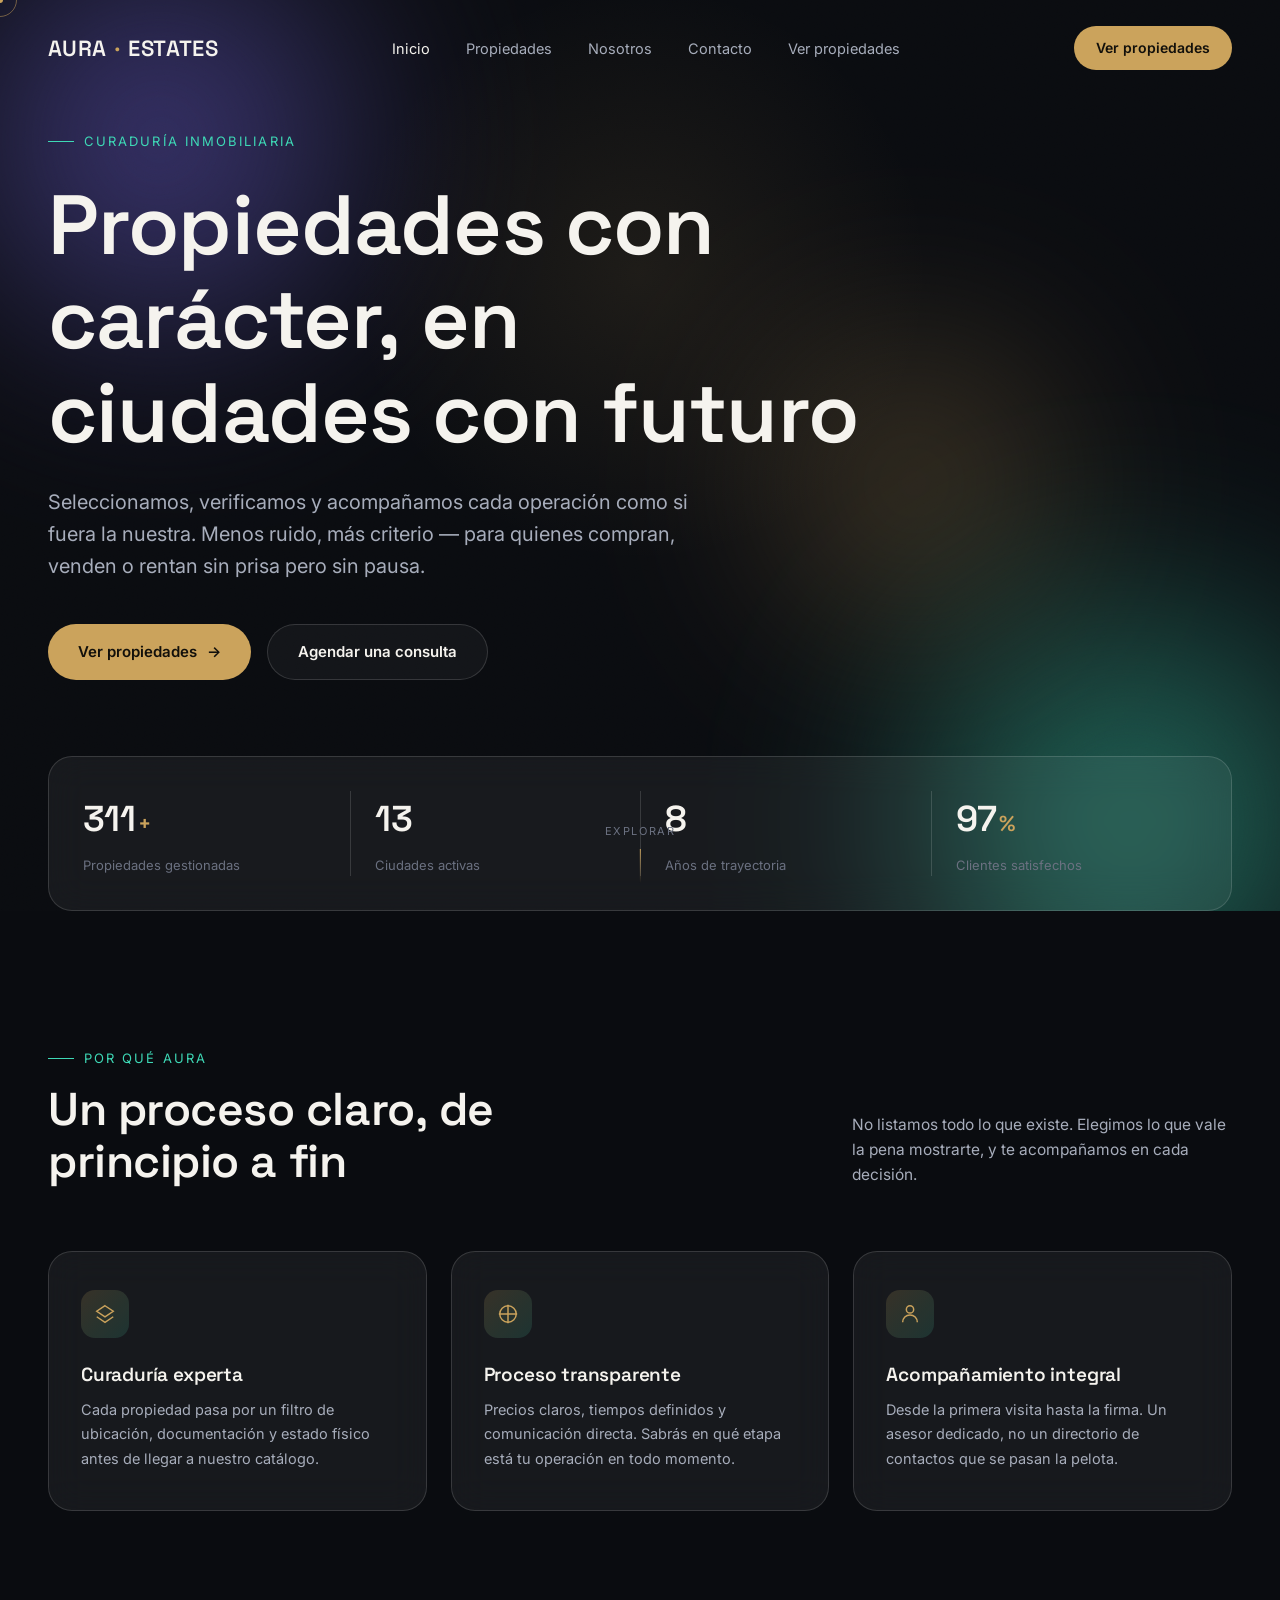
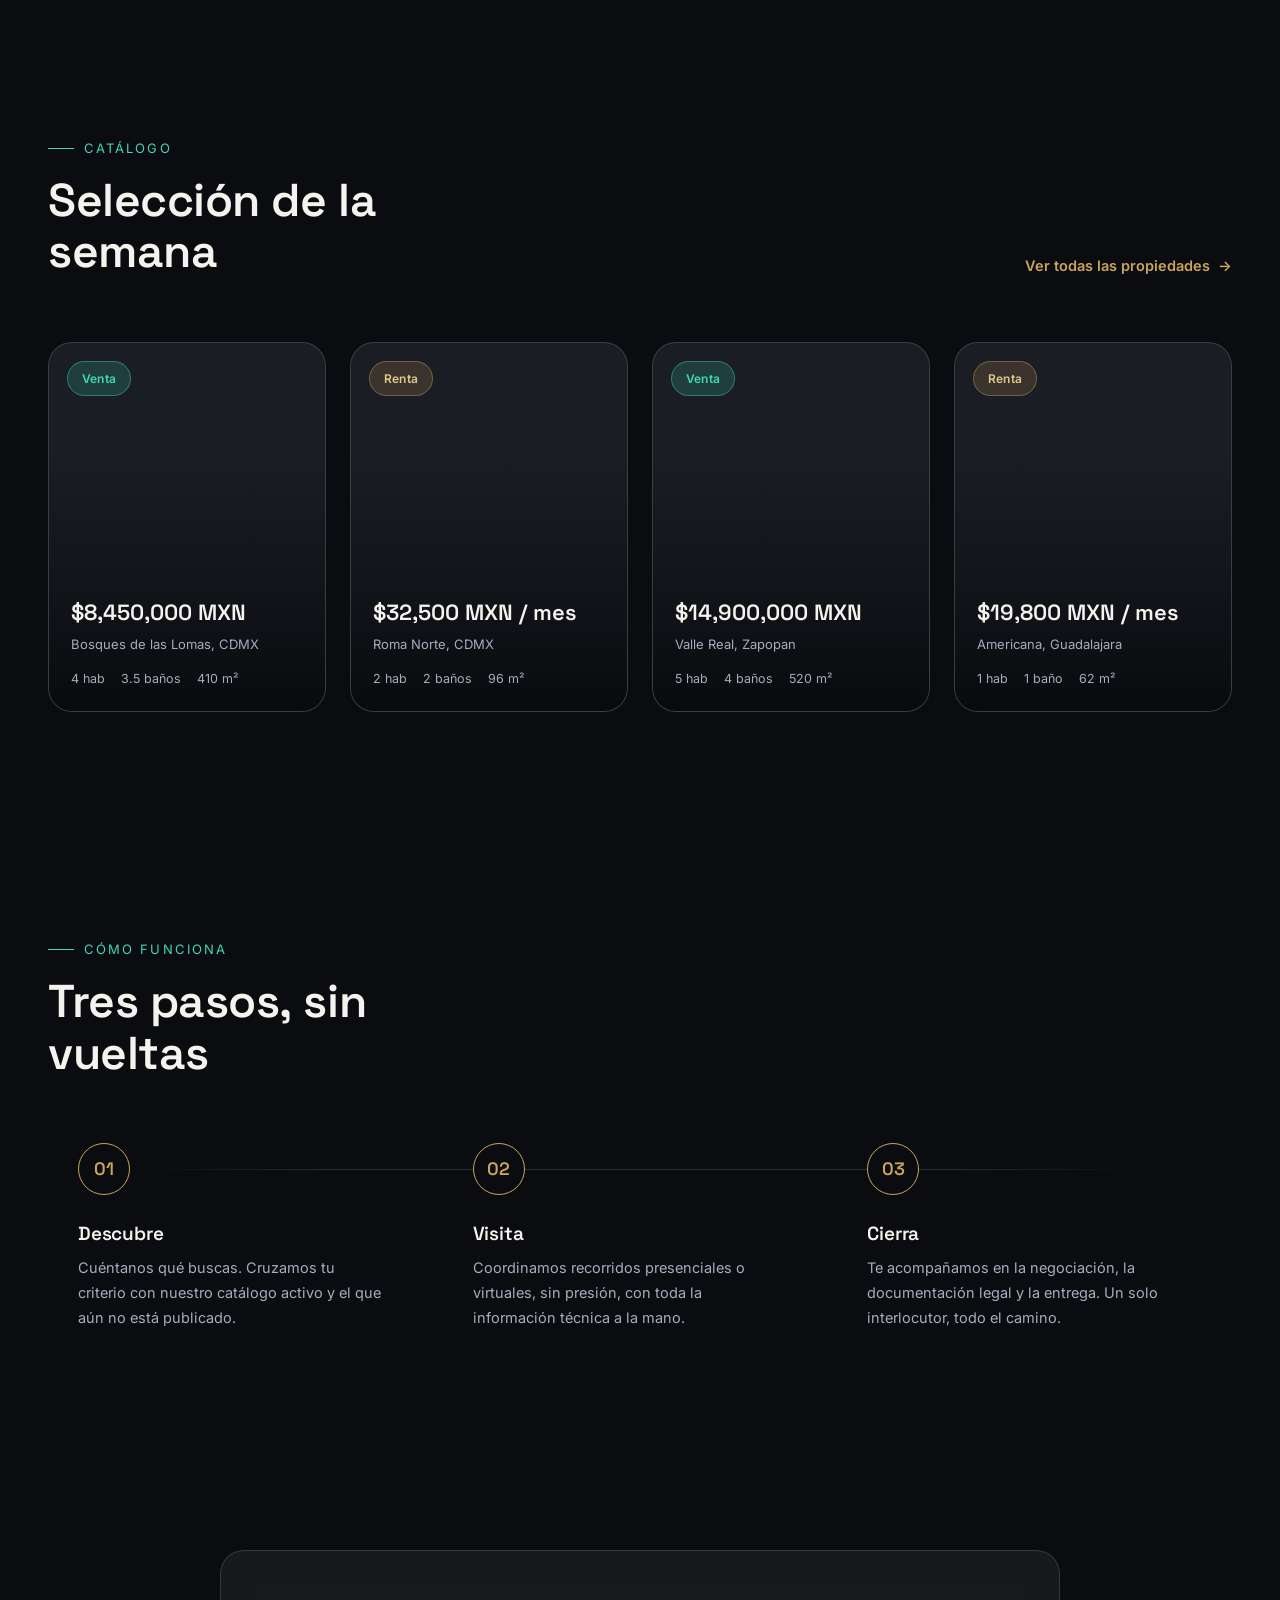
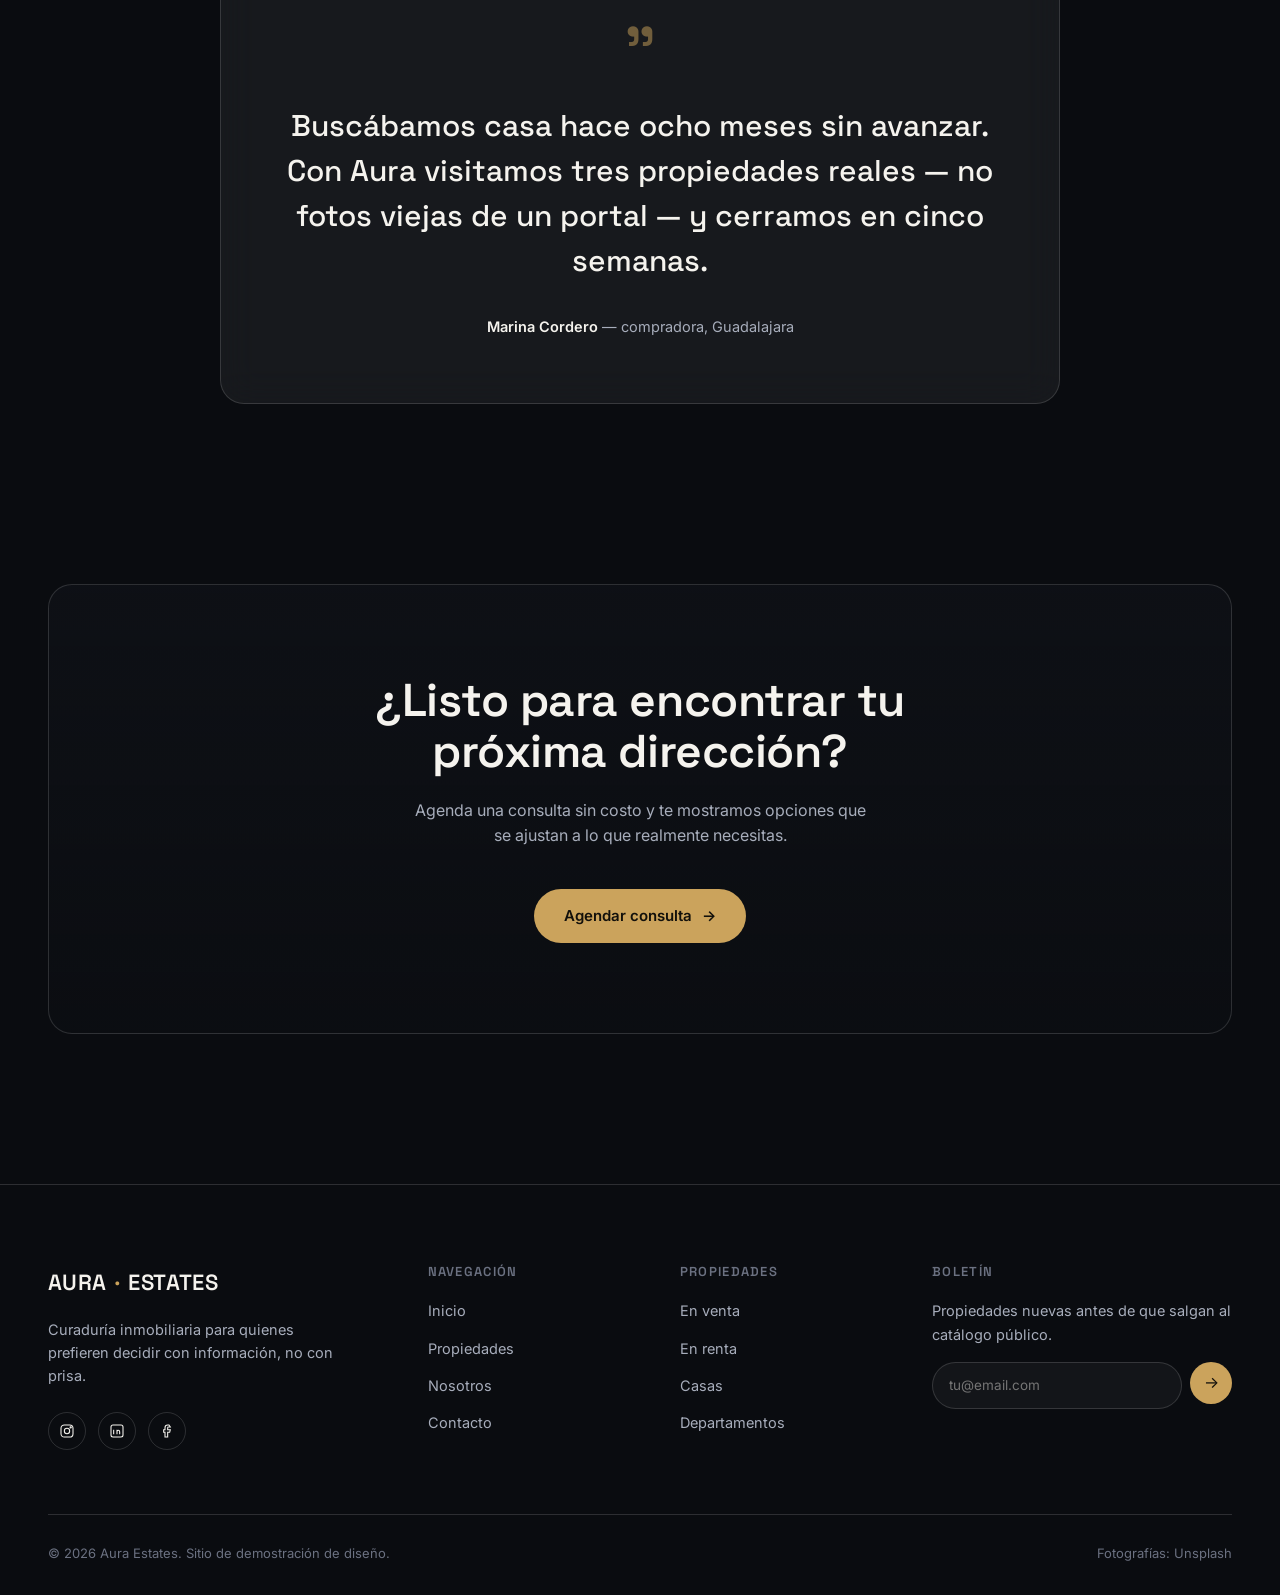
==== index.html @ 2a2e62a1 "web moderna primer commit" ====
<!DOCTYPE html>
<html lang="es">
<head>
<meta charset="UTF-8">
<meta name="viewport" content="width=device-width, initial-scale=1.0">
<title>Aura Estates — Bienes raíces con visión de futuro</title>
<meta name="description" content="Aura Estates: propiedades seleccionadas con criterio editorial. Casas y departamentos en venta y renta, acompañamiento integral de principio a fin.">
<link rel="icon" href="data:image/svg+xml,%3Csvg xmlns='http://www.w3.org/2000/svg' viewBox='0 0 100 100'%3E%3Ccircle cx='50' cy='50' r='46' fill='%230a0c10'/%3E%3Ctext x='50' y='66' font-size='58' text-anchor='middle' fill='%23cba35c' font-family='Georgia,serif'%3EA%3C/text%3E%3C/svg%3E">
<link rel="preconnect" href="https://fonts.googleapis.com">
<link rel="preconnect" href="https://fonts.gstatic.com" crossorigin>
<link href="https://fonts.googleapis.com/css2?family=Space+Grotesk:wght@500;600;700&family=Inter:wght@400;500;600&display=swap" rel="stylesheet">
<link rel="stylesheet" href="styles.css?v=20260718">
</head>
<body class="no-js">

<div id="splash" aria-hidden="true"><span class="mark">Aura Estates</span></div>

<div class="cursor-dot"></div>
<div class="cursor-ring"></div>

<header class="site-nav">
  <div class="container nav-inner">
    <a href="index.html" class="logo">AURA<span>·</span>ESTATES</a>
    <nav class="nav-links">
      <a href="index.html" data-nav="index.html" class="is-active">Inicio</a>
      <a href="propiedades.html" data-nav="propiedades.html">Propiedades</a>
      <a href="index.html#nosotros">Nosotros</a>
      <a href="contacto.html" data-nav="contacto.html">Contacto</a>
      <a href="propiedades.html" class="nav-cta-mobile">Ver propiedades</a>
    </nav>
    <a href="propiedades.html" class="nav-cta">Ver propiedades</a>
    <button class="nav-burger" aria-label="Abrir menú"><span></span><span></span><span></span></button>
  </div>
</header>

<main>

  <!-- ============================================================ HERO -->
  <section class="hero">
    <div class="mesh"><div class="blob"></div></div>
    <div class="mesh-glow"></div>
    <div class="grain"></div>
    <div class="container hero-inner">
      <span class="eyebrow">Curaduría inmobiliaria</span>
      <h1 class="reveal" data-split>Propiedades con carácter, en ciudades con futuro</h1>
      <p class="hero-sub reveal">Seleccionamos, verificamos y acompañamos cada operación como si fuera la nuestra. Menos ruido, más criterio — para quienes compran, venden o rentan sin prisa pero sin pausa.</p>
      <div class="hero-actions reveal">
        <a href="propiedades.html" class="btn btn-primary">Ver propiedades <span class="btn-arrow">→</span></a>
        <a href="contacto.html" class="btn btn-ghost">Agendar una consulta</a>
      </div>
      <div class="hero-stats glass reveal">
        <div class="stat">
          <div class="stat-num"><span data-count="312">0</span><span class="suffix">+</span></div>
          <div class="stat-label">Propiedades gestionadas</div>
        </div>
        <div class="stat">
          <div class="stat-num"><span data-count="14">0</span></div>
          <div class="stat-label">Ciudades activas</div>
        </div>
        <div class="stat">
          <div class="stat-num"><span data-count="9">0</span></div>
          <div class="stat-label">Años de trayectoria</div>
        </div>
        <div class="stat">
          <div class="stat-num"><span data-count="98">0</span><span class="suffix">%</span></div>
          <div class="stat-label">Clientes satisfechos</div>
        </div>
      </div>
    </div>
    <div class="scroll-cue"><span>Explorar</span><span class="line"></span></div>
  </section>

  <!-- ============================================================ FEATURES -->
  <section class="section" id="nosotros">
    <div class="container">
      <div class="section-head">
        <div>
          <span class="eyebrow">Por qué Aura</span>
          <h2 class="reveal" data-split>Un proceso claro, de principio a fin</h2>
        </div>
        <p class="reveal">No listamos todo lo que existe. Elegimos lo que vale la pena mostrarte, y te acompañamos en cada decisión.</p>
      </div>
      <div class="features-grid">
        <div class="feature-card glass reveal">
          <div class="feature-icon">
            <svg width="22" height="22" viewBox="0 0 24 24" fill="none" stroke="currentColor" stroke-width="1.6"><path d="M12 3l9 6-9 6-9-6 9-6z"/><path d="M3 15l9 6 9-6"/></svg>
          </div>
          <h3>Curaduría experta</h3>
          <p>Cada propiedad pasa por un filtro de ubicación, documentación y estado físico antes de llegar a nuestro catálogo.</p>
        </div>
        <div class="feature-card glass reveal">
          <div class="feature-icon">
            <svg width="22" height="22" viewBox="0 0 24 24" fill="none" stroke="currentColor" stroke-width="1.6"><path d="M12 2v20M2 12h20"/><circle cx="12" cy="12" r="9"/></svg>
          </div>
          <h3>Proceso transparente</h3>
          <p>Precios claros, tiempos definidos y comunicación directa. Sabrás en qué etapa está tu operación en todo momento.</p>
        </div>
        <div class="feature-card glass reveal">
          <div class="feature-icon">
            <svg width="22" height="22" viewBox="0 0 24 24" fill="none" stroke="currentColor" stroke-width="1.6"><path d="M20 21a8 8 0 10-16 0"/><circle cx="12" cy="7" r="4"/></svg>
          </div>
          <h3>Acompañamiento integral</h3>
          <p>Desde la primera visita hasta la firma. Un asesor dedicado, no un directorio de contactos que se pasan la pelota.</p>
        </div>
      </div>
    </div>
  </section>

  <!-- ============================================================ FEATURED PROPERTIES -->
  <section class="section section-tight">
    <div class="container">
      <div class="section-head">
        <div>
          <span class="eyebrow">Catálogo</span>
          <h2 class="reveal" data-split>Selección de la semana</h2>
        </div>
        <a href="propiedades.html" class="head-link reveal">Ver todas las propiedades <span class="btn-arrow">→</span></a>
      </div>
      <div class="properties-grid">

        <a href="propiedades.html" class="property-card reveal">
          <span class="property-tag venta">Venta</span>
          <div class="property-photo" style="background-image:url('https://images.unsplash.com/photo-1512917774080-9991f1c4c750?auto=format&fit=crop&w=900&q=75')"></div>
          <div class="property-body">
            <div class="property-price">$8,450,000 MXN</div>
            <div class="property-loc">Bosques de las Lomas, CDMX</div>
            <div class="property-specs"><span>4 hab</span><span>3.5 baños</span><span>410 m²</span></div>
          </div>
        </a>

        <a href="propiedades.html" class="property-card reveal">
          <span class="property-tag renta">Renta</span>
          <div class="property-photo" style="background-image:url('https://images.unsplash.com/photo-1600596542815-ffad4c1539a9?auto=format&fit=crop&w=900&q=75')"></div>
          <div class="property-body">
            <div class="property-price">$32,500 MXN / mes</div>
            <div class="property-loc">Roma Norte, CDMX</div>
            <div class="property-specs"><span>2 hab</span><span>2 baños</span><span>96 m²</span></div>
          </div>
        </a>

        <a href="propiedades.html" class="property-card reveal">
          <span class="property-tag venta">Venta</span>
          <div class="property-photo" style="background-image:url('https://images.unsplash.com/photo-1600585154340-be6161a56a0c?auto=format&fit=crop&w=900&q=75')"></div>
          <div class="property-body">
            <div class="property-price">$14,900,000 MXN</div>
            <div class="property-loc">Valle Real, Zapopan</div>
            <div class="property-specs"><span>5 hab</span><span>4 baños</span><span>520 m²</span></div>
          </div>
        </a>

        <a href="propiedades.html" class="property-card reveal">
          <span class="property-tag renta">Renta</span>
          <div class="property-photo" style="background-image:url('https://images.unsplash.com/photo-1493809842364-78817add7ffb?auto=format&fit=crop&w=900&q=75')"></div>
          <div class="property-body">
            <div class="property-price">$19,800 MXN / mes</div>
            <div class="property-loc">Americana, Guadalajara</div>
            <div class="property-specs"><span>1 hab</span><span>1 baño</span><span>62 m²</span></div>
          </div>
        </a>

      </div>
    </div>
  </section>

  <!-- ============================================================ PROCESS -->
  <section class="section">
    <div class="container">
      <div class="section-head">
        <div>
          <span class="eyebrow">Cómo funciona</span>
          <h2 class="reveal" data-split>Tres pasos, sin vueltas</h2>
        </div>
      </div>
      <div class="process-row">
        <div class="process-step reveal">
          <div class="process-num">01</div>
          <h3>Descubre</h3>
          <p>Cuéntanos qué buscas. Cruzamos tu criterio con nuestro catálogo activo y el que aún no está publicado.</p>
        </div>
        <div class="process-step reveal">
          <div class="process-num">02</div>
          <h3>Visita</h3>
          <p>Coordinamos recorridos presenciales o virtuales, sin presión, con toda la información técnica a la mano.</p>
        </div>
        <div class="process-step reveal">
          <div class="process-num">03</div>
          <h3>Cierra</h3>
          <p>Te acompañamos en la negociación, la documentación legal y la entrega. Un solo interlocutor, todo el camino.</p>
        </div>
      </div>
    </div>
  </section>

  <!-- ============================================================ TESTIMONIAL -->
  <section class="section section-tight">
    <div class="container">
      <div class="testimonial glass reveal">
        <div class="quote-mark">"</div>
        <blockquote>Buscábamos casa hace ocho meses sin avanzar. Con Aura visitamos tres propiedades reales — no fotos viejas de un portal — y cerramos en cinco semanas.</blockquote>
        <div class="author"><strong>Marina Cordero</strong> — compradora, Guadalajara</div>
      </div>
    </div>
  </section>

  <!-- ============================================================ CTA BANNER -->
  <section class="section-tight">
    <div class="container">
      <div class="cta-banner reveal">
        <h2>¿Listo para encontrar tu próxima dirección?</h2>
        <p>Agenda una consulta sin costo y te mostramos opciones que se ajustan a lo que realmente necesitas.</p>
        <a href="contacto.html" class="btn btn-primary">Agendar consulta <span class="btn-arrow">→</span></a>
      </div>
    </div>
  </section>

</main>

<footer>
  <div class="container">
    <div class="footer-grid">
      <div class="footer-brand">
        <a href="index.html" class="logo">AURA<span>·</span>ESTATES</a>
        <p>Curaduría inmobiliaria para quienes prefieren decidir con información, no con prisa.</p>
        <div class="social-row">
          <a href="#" aria-label="Instagram"><svg width="16" height="16" viewBox="0 0 24 24" fill="none" stroke="currentColor" stroke-width="1.6"><rect x="3" y="3" width="18" height="18" rx="5"/><circle cx="12" cy="12" r="4"/><circle cx="17.5" cy="6.5" r="1"/></svg></a>
          <a href="#" aria-label="LinkedIn"><svg width="16" height="16" viewBox="0 0 24 24" fill="none" stroke="currentColor" stroke-width="1.6"><rect x="3" y="3" width="18" height="18" rx="3"/><path d="M7 10v7M7 7v.01M12 17v-4a2 2 0 014 0v4M12 17v-7"/></svg></a>
          <a href="#" aria-label="Facebook"><svg width="16" height="16" viewBox="0 0 24 24" fill="none" stroke="currentColor" stroke-width="1.6"><path d="M15 3h-2a4 4 0 00-4 4v3H7v4h2v7h4v-7h3l1-4h-4V7a1 1 0 011-1h3z"/></svg></a>
        </div>
      </div>
      <div class="footer-col">
        <h4>Navegación</h4>
        <a href="index.html">Inicio</a>
        <a href="propiedades.html">Propiedades</a>
        <a href="index.html#nosotros">Nosotros</a>
        <a href="contacto.html">Contacto</a>
      </div>
      <div class="footer-col">
        <h4>Propiedades</h4>
        <a href="propiedades.html">En venta</a>
        <a href="propiedades.html">En renta</a>
        <a href="propiedades.html">Casas</a>
        <a href="propiedades.html">Departamentos</a>
      </div>
      <div class="footer-col">
        <h4>Boletín</h4>
        <p style="color:var(--text-dim);font-size:14.5px;margin-bottom:16px">Propiedades nuevas antes de que salgan al catálogo público.</p>
        <form class="newsletter-form">
          <input type="email" placeholder="tu@email.com" required aria-label="Correo electrónico">
          <button type="submit" aria-label="Suscribirse">→</button>
        </form>
      </div>
    </div>
    <div class="footer-bottom">
      <span>© <span data-year>2026</span> Aura Estates. Sitio de demostración de diseño.</span>
      <span>Fotografías: Unsplash</span>
    </div>
  </div>
</footer>

<script defer src="main.js?v=20260718"></script>
</body>
</html>
---- styles.css ----
/* ==========================================================================
   AURA ESTATES — Glassmorphism Modern
   Real estate demo site — dark glass, gradient mesh, editorial type
   ========================================================================== */

:root{
  --bg:#0a0c10;
  --bg-alt:#10131a;
  --bg-soft:#161a22;
  --text:#f5f3ee;
  --text-dim:#a7adbb;
  --text-faint:#6b7181;
  --gold:#cba35c;
  --gold-soft:#e3c78a;
  --teal:#3ed9b6;
  --violet:#7c6cf0;
  --glass-bg:rgba(255,255,255,.055);
  --glass-bg-strong:rgba(255,255,255,.09);
  --glass-border:rgba(255,255,255,.14);
  --glass-blur:18px;
  --radius-lg:24px;
  --radius-md:16px;
  --radius-sm:10px;
  --container:1240px;
  --ease:cubic-bezier(.16,.84,.24,1);
  --nav-h:84px;
}

*,*::before,*::after{box-sizing:border-box;margin:0;padding:0}

html{scroll-behavior:smooth}

body{
  background:var(--bg);
  color:var(--text);
  font-family:'Inter',system-ui,-apple-system,sans-serif;
  font-size:16px;
  line-height:1.6;
  overflow-x:hidden;
  -webkit-font-smoothing:antialiased;
}

h1,h2,h3,h4{
  font-family:'Space Grotesk','Inter',sans-serif;
  font-weight:600;
  line-height:1.12;
  letter-spacing:-.01em;
}

a{color:inherit;text-decoration:none}
img{max-width:100%;display:block}
ul{list-style:none}
button{font:inherit;cursor:pointer;border:none;background:none;color:inherit}
input,textarea,select{font:inherit;color:inherit}

.container{
  width:100%;
  max-width:var(--container);
  margin:0 auto;
  padding:0 28px;
}

section{position:relative}

/* -------------------------------------------------- reveal / defensive CSS */
.reveal{opacity:0;transform:translateY(28px);transition:opacity .9s var(--ease),transform .9s var(--ease)}
.reveal.is-visible{opacity:1;transform:none}
/* MANDATORY defensive rule: split-text must never stay invisible if JS fails */
.reveal[data-split]{opacity:1;transform:none}
.reveal[data-split] .split-word{display:inline-block;opacity:0;transform:translateY(100%)}
.reveal[data-split].is-visible .split-word{opacity:1;transform:none;transition:opacity .7s var(--ease),transform .7s var(--ease)}

@media (prefers-reduced-motion: reduce){
  .reveal{transition-duration:.2s}
}

/* -------------------------------------------------- scrollbar */
::selection{background:var(--gold);color:#0a0c10}

/* -------------------------------------------------- splash */
#splash{
  position:fixed;inset:0;z-index:9999;
  background:var(--bg);
  display:flex;align-items:center;justify-content:center;
  animation:splashOut .5s var(--ease) 2.4s forwards;
}
#splash .mark{
  font-family:'Space Grotesk',sans-serif;
  font-size:15px;letter-spacing:.4em;text-transform:uppercase;
  color:var(--text-dim);
  display:flex;gap:14px;align-items:center;
}
#splash .mark::before,#splash .mark::after{
  content:'';width:26px;height:1px;background:var(--gold);
  animation:splashLine 1.8s var(--ease) infinite;
}
@keyframes splashLine{0%,100%{width:26px;opacity:.4}50%{width:52px;opacity:1}}
@keyframes splashOut{to{opacity:0;visibility:hidden;pointer-events:none}}
body.no-js #splash{display:none}

/* -------------------------------------------------- custom cursor */
.cursor-dot,.cursor-ring{
  position:fixed;top:0;left:0;pointer-events:none;z-index:9998;
  border-radius:50%;
  transform:translate(-50%,-50%);
  will-change:transform;
}
.cursor-dot{width:6px;height:6px;background:var(--gold)}
.cursor-ring{
  width:34px;height:34px;border:1px solid rgba(203,163,92,.5);
  transition:width .25s var(--ease),height .25s var(--ease),border-color .25s var(--ease),background .25s var(--ease);
}
.cursor-ring.is-active{width:52px;height:52px;background:rgba(203,163,92,.08);border-color:var(--teal)}
@media (hover:none),(pointer:coarse){
  .cursor-dot,.cursor-ring{display:none}
}

/* -------------------------------------------------- gradient mesh (hero bg) */
.mesh{
  position:absolute;inset:0;overflow:hidden;z-index:0;
  background:var(--bg);
}
.mesh::before,.mesh::after,.mesh .blob{
  content:'';position:absolute;border-radius:50%;filter:blur(90px);opacity:.55;
}
.mesh::before{
  width:560px;height:560px;top:-140px;left:-120px;
  background:radial-gradient(circle,var(--violet),transparent 70%);
  animation:meshDrift1 22s ease-in-out infinite;
}
.mesh::after{
  width:620px;height:620px;bottom:-220px;right:-160px;
  background:radial-gradient(circle,var(--teal),transparent 70%);
  animation:meshDrift2 26s ease-in-out infinite;
}
.mesh .blob{
  width:420px;height:420px;top:30%;left:55%;
  background:radial-gradient(circle,var(--gold),transparent 70%);
  opacity:.35;
  animation:meshDrift3 19s ease-in-out infinite;
}
@keyframes meshDrift1{0%,100%{transform:translate(0,0) scale(1)}50%{transform:translate(60px,40px) scale(1.15)}}
@keyframes meshDrift2{0%,100%{transform:translate(0,0) scale(1)}50%{transform:translate(-50px,-30px) scale(1.1)}}
@keyframes meshDrift3{0%,100%{transform:translate(-50%,-50%) scale(1)}50%{transform:translate(-40%,-60%) scale(1.2)}}
.mesh-glow{
  position:absolute;inset:0;z-index:1;pointer-events:none;
  background:radial-gradient(480px circle at var(--mx,50%) var(--my,30%),rgba(203,163,92,.10),transparent 60%);
}
.grain{
  position:absolute;inset:0;z-index:2;pointer-events:none;opacity:.05;mix-blend-mode:overlay;
  background-image:url("data:image/svg+xml,%3Csvg xmlns='http://www.w3.org/2000/svg' width='120' height='120'%3E%3Cfilter id='n'%3E%3CfeTurbulence type='fractalNoise' baseFrequency='0.9' numOctaves='2' stitchTiles='stitch'/%3E%3C/filter%3E%3Crect width='100%25' height='100%25' filter='url(%23n)'/%3E%3C/svg%3E");
}

/* -------------------------------------------------- glass */
.glass{
  background:var(--glass-bg);
  border:1px solid var(--glass-border);
  border-radius:var(--radius-lg);
  backdrop-filter:blur(var(--glass-blur));
  -webkit-backdrop-filter:blur(var(--glass-blur));
}

/* -------------------------------------------------- nav */
header.site-nav{
  position:fixed;top:0;left:0;right:0;z-index:500;
  padding:26px 0;
  transition:padding .4s var(--ease),background .4s var(--ease),border-color .4s var(--ease);
  border-bottom:1px solid transparent;
}
header.site-nav.is-scrolled{
  padding:14px 0;
  background:rgba(10,12,16,.72);
  backdrop-filter:blur(16px);-webkit-backdrop-filter:blur(16px);
  border-bottom-color:var(--glass-border);
}
.nav-inner{display:flex;align-items:center;justify-content:space-between;gap:24px}
.logo{
  font-family:'Space Grotesk',sans-serif;font-weight:600;font-size:22px;letter-spacing:.02em;
  display:flex;align-items:baseline;gap:8px;
}
.logo span{color:var(--gold)}
.nav-links{display:flex;gap:36px;align-items:center}
.nav-links a{
  font-size:14.5px;color:var(--text-dim);position:relative;padding:4px 0;
  transition:color .3s;
}
.nav-links a::after{
  content:'';position:absolute;left:0;bottom:0;width:0;height:1px;background:var(--gold);
  transition:width .3s var(--ease);
}
.nav-links a:hover{color:var(--text)}
.nav-links a:hover::after{width:100%}
.nav-links a.is-active{color:var(--text)}
.nav-cta{
  display:inline-flex;align-items:center;gap:8px;
  padding:11px 22px;border-radius:100px;
  background:var(--gold);color:#12100b;font-weight:600;font-size:14px;
  transition:transform .3s var(--ease),box-shadow .3s var(--ease),background .3s;
}
.nav-cta:hover{transform:translateY(-2px);box-shadow:0 12px 30px -8px rgba(203,163,92,.55)}
.nav-burger{display:none;width:26px;height:20px;position:relative;z-index:600}
.nav-burger span{
  position:absolute;left:0;right:0;height:1.5px;background:var(--text);
  transition:transform .35s var(--ease),opacity .35s var(--ease),top .35s var(--ease);
}
.nav-burger span:nth-child(1){top:0}
.nav-burger span:nth-child(2){top:9px}
.nav-burger span:nth-child(3){top:18px}
body.nav-open .nav-burger span:nth-child(1){top:9px;transform:rotate(45deg)}
body.nav-open .nav-burger span:nth-child(2){opacity:0}
body.nav-open .nav-burger span:nth-child(3){top:9px;transform:rotate(-45deg)}

/* -------------------------------------------------- buttons */
.btn{
  display:inline-flex;align-items:center;gap:10px;
  padding:15px 30px;border-radius:100px;font-weight:600;font-size:15px;
  transition:transform .35s var(--ease),box-shadow .35s var(--ease),background .35s,border-color .35s;
}
.btn-primary{background:var(--gold);color:#12100b}
.btn-primary:hover{transform:translateY(-3px);box-shadow:0 16px 34px -10px rgba(203,163,92,.55)}
.btn-ghost{background:rgba(255,255,255,.04);border:1px solid var(--glass-border);color:var(--text)}
.btn-ghost:hover{background:rgba(255,255,255,.09);transform:translateY(-3px)}
.btn-arrow{transition:transform .3s var(--ease)}
.btn:hover .btn-arrow{transform:translateX(4px)}

/* -------------------------------------------------- hero */
.hero{
  min-height:100vh;
  display:flex;flex-direction:column;justify-content:center;
  padding-top:calc(var(--nav-h) + 40px);
  position:relative;
  overflow:hidden;
}
.hero-inner{position:relative;z-index:3}
.eyebrow{
  display:inline-flex;align-items:center;gap:10px;
  font-size:13px;letter-spacing:.16em;text-transform:uppercase;color:var(--teal);
  margin-bottom:26px;
}
.eyebrow::before{content:'';width:26px;height:1px;background:var(--teal)}
.hero h1{
  font-size:clamp(42px,7vw,84px);
  max-width:16ch;
  margin-bottom:26px;
}
.hero h1 .split-word{will-change:transform,opacity}
.hero-sub{
  font-size:clamp(17px,2vw,20px);
  color:var(--text-dim);
  max-width:52ch;
  margin-bottom:42px;
}
.hero-actions{display:flex;flex-wrap:wrap;gap:16px;margin-bottom:76px}

.hero-stats{
  display:grid;grid-template-columns:repeat(4,1fr);
  padding:34px 10px;
}
.hero-stats .stat{text-align:left;padding:0 24px;border-left:1px solid var(--glass-border)}
.hero-stats .stat:first-child{border-left:none}
.stat-num{
  font-family:'Space Grotesk',sans-serif;font-size:clamp(26px,3vw,36px);font-weight:600;
  color:var(--text);display:flex;align-items:baseline;gap:2px;
}
.stat-num .suffix{color:var(--gold);font-size:.6em}
.stat-label{font-size:13px;color:var(--text-faint);margin-top:6px}

.scroll-cue{
  position:absolute;bottom:28px;left:50%;transform:translateX(-50%);z-index:3;
  display:flex;flex-direction:column;align-items:center;gap:8px;
  color:var(--text-faint);font-size:11px;letter-spacing:.14em;text-transform:uppercase;
}
.scroll-cue .line{width:1px;height:34px;background:linear-gradient(var(--gold),transparent);animation:cueMove 1.8s ease-in-out infinite}
@keyframes cueMove{0%{opacity:0;transform:scaleY(.4)}50%{opacity:1;transform:scaleY(1)}100%{opacity:0;transform:scaleY(.4);transform-origin:bottom}}

/* -------------------------------------------------- section heads */
.section{padding:130px 0}
.section-tight{padding:90px 0}
.section-head{
  display:flex;justify-content:space-between;align-items:flex-end;gap:30px;
  margin-bottom:64px;flex-wrap:wrap;
}
.section-head .eyebrow{margin-bottom:16px}
.section-head h2{font-size:clamp(30px,4vw,46px);max-width:16ch}
.section-head p{color:var(--text-dim);max-width:38ch;font-size:15.5px}
.head-link{
  display:inline-flex;align-items:center;gap:8px;color:var(--gold);font-size:14.5px;font-weight:600;
  white-space:nowrap;
}
.head-link .btn-arrow{transition:transform .3s var(--ease)}
.head-link:hover .btn-arrow{transform:translateX(4px)}

/* -------------------------------------------------- feature cards */
.features-grid{display:grid;grid-template-columns:repeat(3,1fr);gap:24px}
.feature-card{
  padding:38px 32px;transition:transform .4s var(--ease),border-color .4s var(--ease),background .4s var(--ease);
}
.feature-card:hover{transform:translateY(-6px);background:var(--glass-bg-strong);border-color:rgba(203,163,92,.35)}
.feature-icon{
  width:48px;height:48px;border-radius:14px;
  background:linear-gradient(135deg,rgba(203,163,92,.18),rgba(62,217,182,.14));
  display:flex;align-items:center;justify-content:center;margin-bottom:26px;
  color:var(--gold);
}
.feature-card h3{font-size:19px;margin-bottom:12px}
.feature-card p{color:var(--text-dim);font-size:14.5px;line-height:1.7}

/* -------------------------------------------------- property cards */
.properties-grid{display:grid;grid-template-columns:repeat(4,1fr);gap:24px}
.properties-grid.catalog{grid-template-columns:repeat(3,1fr)}
.property-card{
  position:relative;border-radius:var(--radius-lg);overflow:hidden;
  aspect-ratio:3/4;
  background-color:#1a1d24;
  background-size:cover;background-position:center;
  transition:transform .5s var(--ease);
  border:1px solid var(--glass-border);
}
.property-card:hover{transform:translateY(-8px)}
.property-card:hover .property-photo{transform:scale(1.08)}
.property-photo{
  position:absolute;inset:0;background-size:cover;background-position:center;
  transition:transform .7s var(--ease);
}
.property-card::after{
  content:'';position:absolute;inset:0;
  background:linear-gradient(180deg,rgba(10,12,16,0) 30%,rgba(10,12,16,.55) 68%,rgba(8,9,12,.94) 100%);
}
.property-tag{
  position:absolute;top:18px;left:18px;z-index:2;
  padding:7px 14px;border-radius:100px;font-size:12px;font-weight:600;letter-spacing:.02em;
  backdrop-filter:blur(8px);-webkit-backdrop-filter:blur(8px);
}
.property-tag.venta{background:rgba(62,217,182,.18);color:var(--teal);border:1px solid rgba(62,217,182,.4)}
.property-tag.renta{background:rgba(203,163,92,.18);color:var(--gold-soft);border:1px solid rgba(203,163,92,.4)}
.property-body{
  position:absolute;left:0;right:0;bottom:0;z-index:2;padding:22px;
}
.property-price{font-family:'Space Grotesk',sans-serif;font-size:22px;font-weight:600;margin-bottom:4px}
.property-loc{font-size:13px;color:var(--text-dim);margin-bottom:14px;display:flex;align-items:center;gap:6px}
.property-specs{display:flex;gap:16px;font-size:12.5px;color:var(--text-dim)}
.property-specs span{display:flex;align-items:center;gap:5px}

/* -------------------------------------------------- filters (catalog) */
.filters{
  display:flex;flex-wrap:wrap;gap:12px;margin-bottom:48px;padding-bottom:28px;
  border-bottom:1px solid var(--glass-border);
}
.filter-group{display:flex;gap:8px;flex-wrap:wrap}
.filter-chip{
  padding:10px 20px;border-radius:100px;font-size:13.5px;color:var(--text-dim);
  border:1px solid var(--glass-border);background:rgba(255,255,255,.03);
  transition:all .3s var(--ease);
}
.filter-chip:hover{color:var(--text);border-color:rgba(203,163,92,.4)}
.filter-chip.is-active{background:var(--gold);border-color:var(--gold);color:#12100b;font-weight:600}
.filter-divider{width:1px;background:var(--glass-border);margin:0 4px}
.empty-state{display:none;text-align:center;padding:80px 20px;color:var(--text-dim)}
.empty-state.is-visible{display:block}

/* -------------------------------------------------- process */
.process-row{display:grid;grid-template-columns:repeat(3,1fr);gap:0;position:relative}
.process-row::before{
  content:'';position:absolute;top:26px;left:8%;right:8%;height:1px;
  background:linear-gradient(90deg,transparent,var(--glass-border) 20%,var(--glass-border) 80%,transparent);
}
.process-step{position:relative;padding:0 30px}
.process-num{
  width:52px;height:52px;border-radius:50%;
  background:var(--bg);border:1px solid var(--gold);color:var(--gold);
  display:flex;align-items:center;justify-content:center;
  font-family:'Space Grotesk',sans-serif;font-weight:600;font-size:18px;
  margin-bottom:28px;position:relative;z-index:2;
}
.process-step h3{font-size:19px;margin-bottom:12px}
.process-step p{color:var(--text-dim);font-size:14.5px;line-height:1.7;max-width:34ch}

/* -------------------------------------------------- testimonial */
.testimonial{
  padding:64px;text-align:center;max-width:840px;margin:0 auto;position:relative;
}
.testimonial .quote-mark{font-family:'Space Grotesk',sans-serif;font-size:80px;color:var(--gold);line-height:1;opacity:.5;margin-bottom:8px}
.testimonial blockquote{
  font-family:'Space Grotesk',sans-serif;font-size:clamp(20px,2.6vw,30px);font-weight:500;
  line-height:1.5;margin-bottom:32px;color:var(--text);
}
.testimonial .author{font-size:14.5px;color:var(--text-dim)}
.testimonial .author strong{color:var(--text);font-weight:600}

/* -------------------------------------------------- CTA banner */
.cta-banner{
  position:relative;overflow:hidden;border-radius:var(--radius-lg);
  padding:90px 60px;text-align:center;
  background-color:#12151c;
  background-image:linear-gradient(180deg,rgba(10,12,16,.55),rgba(10,12,16,.88)),url('https://images.unsplash.com/photo-1494526585095-c41746248156?auto=format&fit=crop&w=1800&q=70');
  background-size:cover;background-position:center;
  border:1px solid var(--glass-border);
}
.cta-banner h2{font-size:clamp(30px,4vw,46px);max-width:18ch;margin:0 auto 20px}
.cta-banner p{color:var(--text-dim);max-width:46ch;margin:0 auto 40px;font-size:16px}

/* -------------------------------------------------- footer */
footer{border-top:1px solid var(--glass-border);padding:80px 0 32px;margin-top:60px}
.footer-grid{display:grid;grid-template-columns:1.6fr 1fr 1fr 1.3fr;gap:40px;margin-bottom:64px}
.footer-brand p{color:var(--text-dim);font-size:14.5px;margin:18px 0 24px;max-width:32ch}
.footer-col h4{font-size:13px;letter-spacing:.1em;text-transform:uppercase;color:var(--text-faint);margin-bottom:20px}
.footer-col a,.footer-col li{display:block;color:var(--text-dim);font-size:14.5px;margin-bottom:14px;transition:color .3s}
.footer-col a:hover{color:var(--gold)}
.social-row{display:flex;gap:12px;margin-top:24px}
.social-row a{
  width:38px;height:38px;border-radius:50%;border:1px solid var(--glass-border);
  display:flex;align-items:center;justify-content:center;transition:all .3s;
}
.social-row a:hover{border-color:var(--gold);color:var(--gold);transform:translateY(-3px)}
.newsletter-form{display:flex;gap:8px;margin-top:6px}
.newsletter-form input{
  flex:1;padding:12px 16px;border-radius:100px;background:rgba(255,255,255,.04);
  border:1px solid var(--glass-border);color:var(--text);font-size:13.5px;
}
.newsletter-form input:focus{outline:none;border-color:var(--gold)}
.newsletter-form button{
  width:42px;height:42px;border-radius:50%;background:var(--gold);color:#12100b;
  display:flex;align-items:center;justify-content:center;flex-shrink:0;transition:transform .3s;
}
.newsletter-form button:hover{transform:scale(1.08)}
.footer-bottom{
  display:flex;justify-content:space-between;align-items:center;flex-wrap:wrap;gap:12px;
  padding-top:28px;border-top:1px solid var(--glass-border);
  font-size:13px;color:var(--text-faint);
}

/* -------------------------------------------------- page hero (inner pages) */
.page-hero{padding:calc(var(--nav-h) + 90px) 0 70px}
.page-hero .eyebrow{margin-bottom:20px}
.page-hero h1{font-size:clamp(36px,5.5vw,58px);max-width:18ch}
.breadcrumb{display:flex;gap:8px;align-items:center;font-size:13.5px;color:var(--text-faint);margin-top:20px}
.breadcrumb a{color:var(--text-dim)}
.breadcrumb a:hover{color:var(--gold)}

/* -------------------------------------------------- contact page */
.contact-grid{display:grid;grid-template-columns:.85fr 1.15fr;gap:28px;align-items:start}
.contact-info{padding:42px}
.contact-info h3{font-size:22px;margin-bottom:8px}
.contact-info>p{color:var(--text-dim);font-size:14.5px;margin-bottom:36px}
.contact-item{display:flex;gap:16px;margin-bottom:26px}
.contact-item .ci-icon{
  width:42px;height:42px;border-radius:12px;background:rgba(203,163,92,.12);color:var(--gold);
  display:flex;align-items:center;justify-content:center;flex-shrink:0;
}
.contact-item .ci-label{font-size:12px;color:var(--text-faint);text-transform:uppercase;letter-spacing:.08em;margin-bottom:4px}
.contact-item .ci-value{font-size:15px}
.map-pattern{
  margin-top:30px;height:170px;border-radius:var(--radius-md);
  background:
    radial-gradient(circle at 30% 40%,rgba(203,163,92,.16),transparent 45%),
    radial-gradient(circle at 70% 65%,rgba(62,217,182,.14),transparent 45%),
    repeating-linear-gradient(0deg,rgba(255,255,255,.05) 0 1px,transparent 1px 32px),
    repeating-linear-gradient(90deg,rgba(255,255,255,.05) 0 1px,transparent 1px 32px);
  border:1px solid var(--glass-border);
  display:flex;align-items:center;justify-content:center;color:var(--gold);
}
.contact-form-wrap{padding:42px}
.form-row{display:grid;grid-template-columns:1fr 1fr;gap:18px;margin-bottom:18px}
.field{display:flex;flex-direction:column;gap:8px;margin-bottom:18px}
.field label{font-size:13px;color:var(--text-dim)}
.field input,.field select,.field textarea{
  padding:14px 16px;border-radius:var(--radius-sm);
  background:rgba(255,255,255,.04);border:1px solid var(--glass-border);
  color:var(--text);font-size:14.5px;transition:border-color .3s,background .3s;
}
.field input:focus,.field select:focus,.field textarea:focus{
  outline:none;border-color:var(--gold);background:rgba(255,255,255,.06);
}
.field textarea{resize:vertical;min-height:120px}
.form-note{font-size:12.5px;color:var(--text-faint);margin-top:14px}
.form-success{
  display:none;align-items:center;gap:12px;
  padding:16px 20px;border-radius:var(--radius-sm);margin-top:20px;
  background:rgba(62,217,182,.1);border:1px solid rgba(62,217,182,.35);color:var(--teal);font-size:14px;
}
.form-success.is-visible{display:flex}

/* -------------------------------------------------- responsive */
@media (max-width:1000px){
  .features-grid{grid-template-columns:1fr 1fr}
  .properties-grid{grid-template-columns:1fr 1fr}
  .properties-grid.catalog{grid-template-columns:1fr 1fr}
  .footer-grid{grid-template-columns:1fr 1fr;row-gap:44px}
  .process-row{grid-template-columns:1fr;gap:40px}
  .process-row::before{display:none}
  .contact-grid{grid-template-columns:1fr}
  .hero-stats{grid-template-columns:repeat(2,1fr);row-gap:28px}
  .hero-stats .stat:nth-child(3){border-left:none}
}

@media (max-width:720px){
  .nav-links{
    position:fixed;inset:0;top:0;z-index:400;
    flex-direction:column;justify-content:center;align-items:flex-start;
    padding:0 32px;gap:26px;
    background:rgba(9,10,14,.98);backdrop-filter:blur(20px);
    transform:translateX(100%);transition:transform .5s var(--ease);
  }
  body.nav-open .nav-links{transform:translateX(0)}
  .nav-links a{font-size:28px;font-family:'Space Grotesk',sans-serif}
  .nav-cta{display:none}
  .nav-links .nav-cta-mobile{
    display:inline-flex;margin-top:20px;padding:14px 28px;border-radius:100px;
    background:var(--gold);color:#12100b;font-weight:600;
  }
  .nav-burger{display:block}
  .section{padding:80px 0}
  .section-head{margin-bottom:40px}
  .features-grid,.properties-grid,.properties-grid.catalog{grid-template-columns:1fr}
  .footer-grid{grid-template-columns:1fr;gap:36px}
  .hero-actions{flex-direction:column;align-items:stretch}
  .hero-stats{grid-template-columns:1fr 1fr}
  .testimonial{padding:40px 26px}
  .cta-banner{padding:60px 28px}
  .form-row{grid-template-columns:1fr}
  .footer-bottom{flex-direction:column;align-items:flex-start}
}
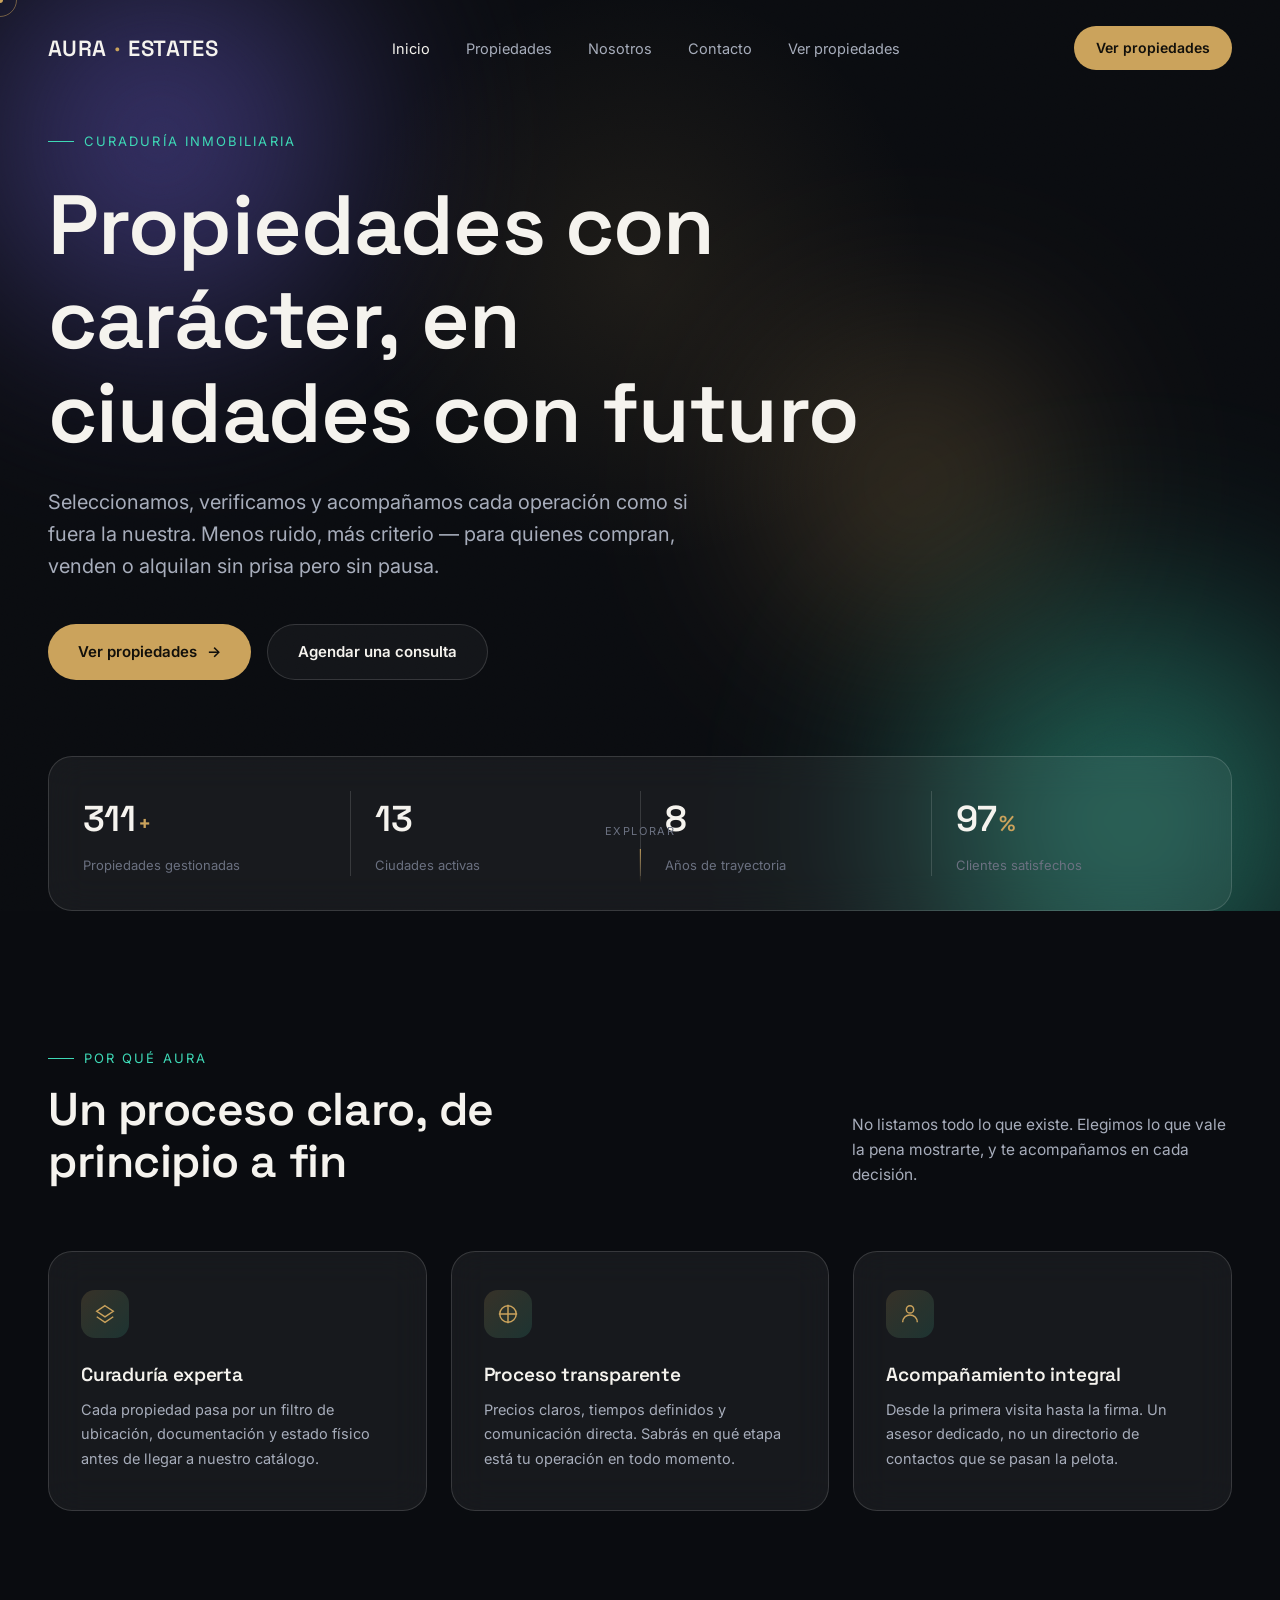
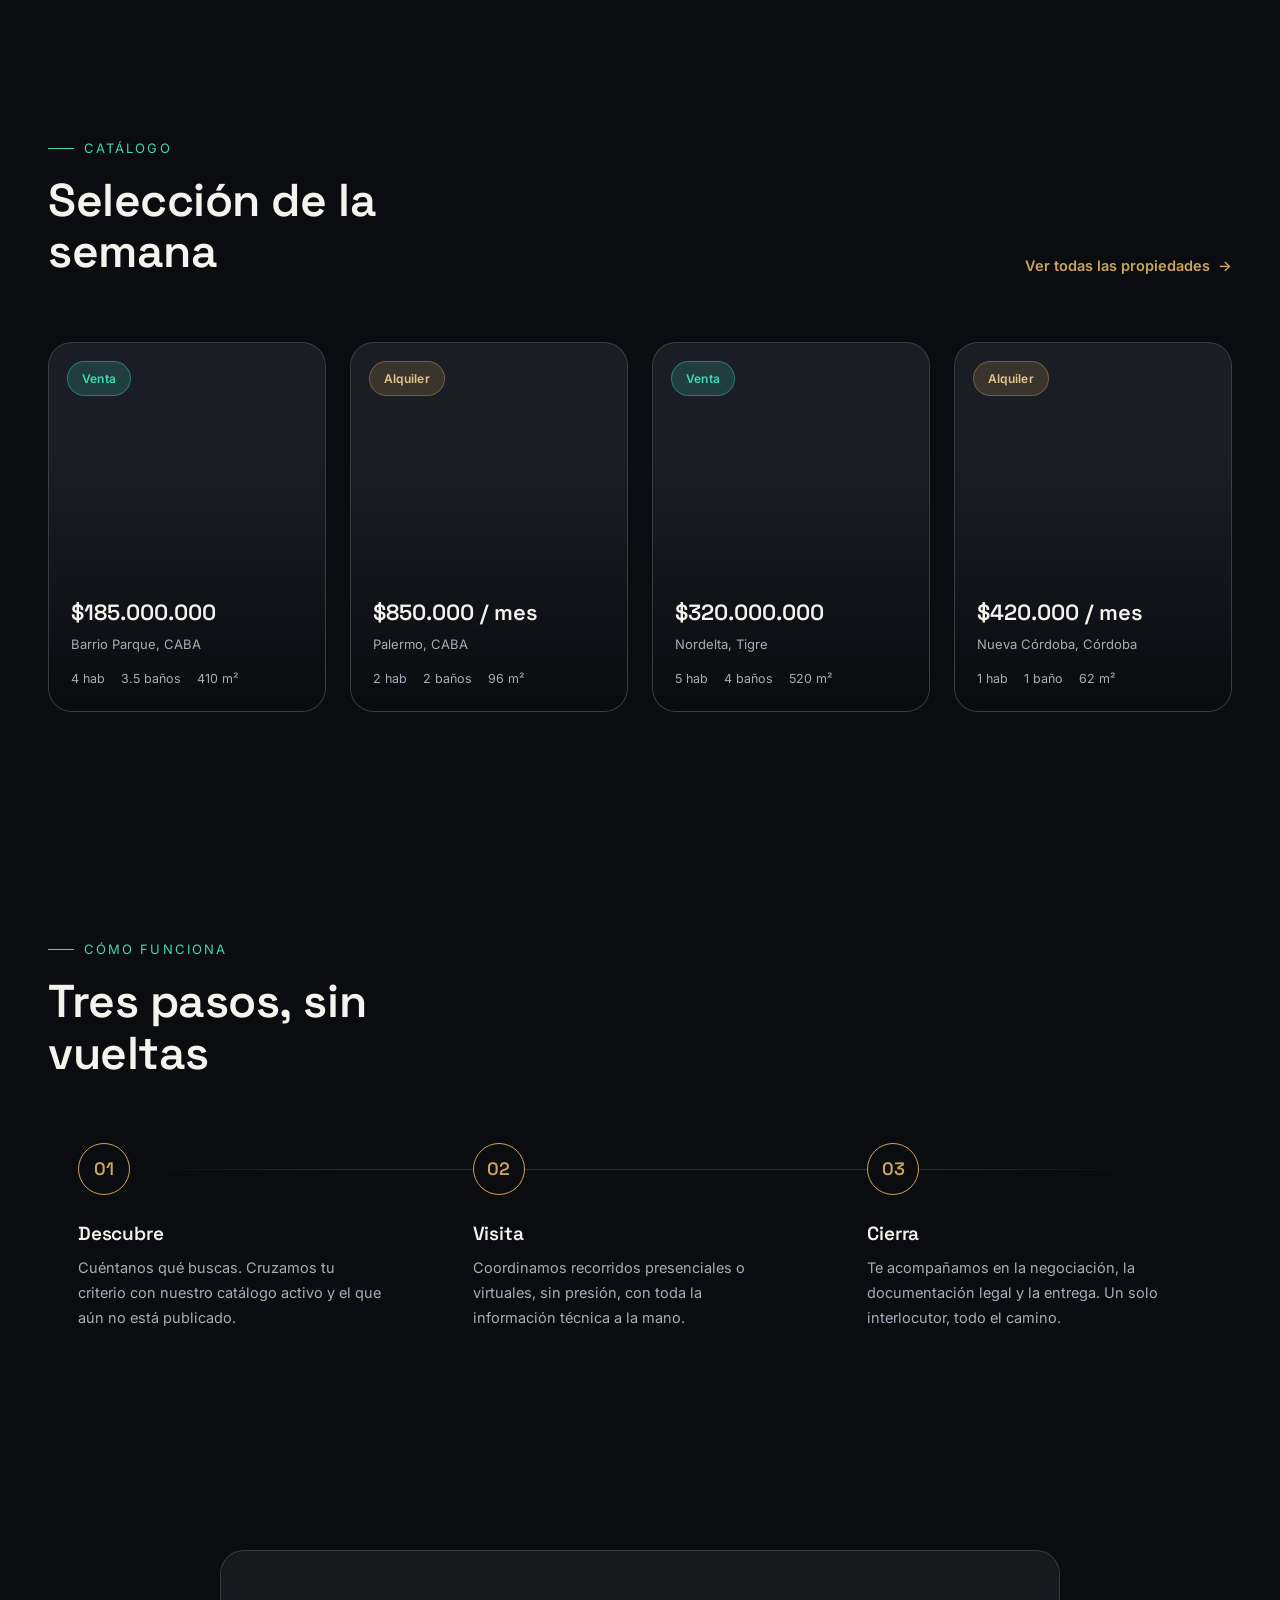
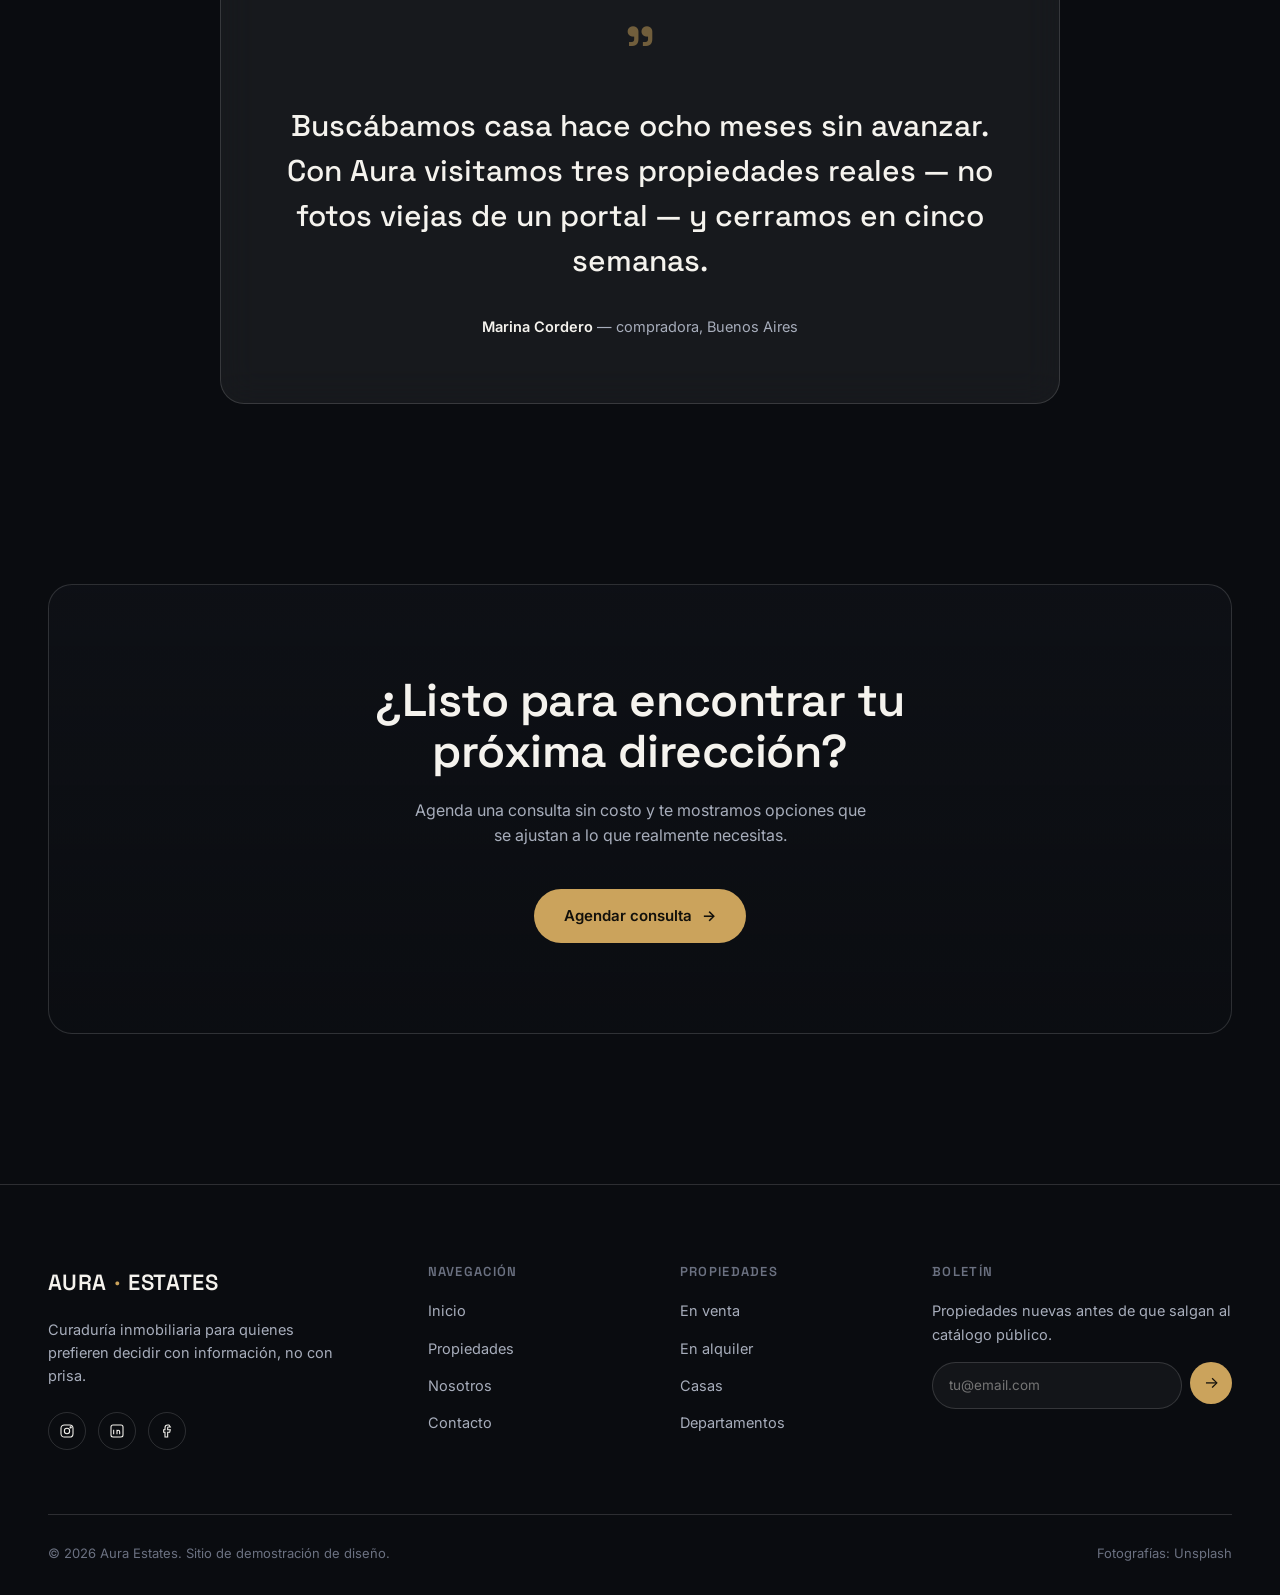
==== commit e1b99b49: "nuevos precios" ====
--- a/index.html
+++ b/index.html
@@ -4,7 +4,7 @@
 <meta charset="UTF-8">
 <meta name="viewport" content="width=device-width, initial-scale=1.0">
 <title>Aura Estates — Bienes raíces con visión de futuro</title>
-<meta name="description" content="Aura Estates: propiedades seleccionadas con criterio editorial. Casas y departamentos en venta y renta, acompañamiento integral de principio a fin.">
+<meta name="description" content="Aura Estates: propiedades seleccionadas con criterio editorial. Casas y departamentos en venta y alquiler, acompañamiento integral de principio a fin.">
 <link rel="icon" href="data:image/svg+xml,%3Csvg xmlns='http://www.w3.org/2000/svg' viewBox='0 0 100 100'%3E%3Ccircle cx='50' cy='50' r='46' fill='%230a0c10'/%3E%3Ctext x='50' y='66' font-size='58' text-anchor='middle' fill='%23cba35c' font-family='Georgia,serif'%3EA%3C/text%3E%3C/svg%3E">
 <link rel="preconnect" href="https://fonts.googleapis.com">
 <link rel="preconnect" href="https://fonts.gstatic.com" crossorigin>
@@ -43,7 +43,7 @@
     <div class="container hero-inner">
       <span class="eyebrow">Curaduría inmobiliaria</span>
       <h1 class="reveal" data-split>Propiedades con carácter, en ciudades con futuro</h1>
-      <p class="hero-sub reveal">Seleccionamos, verificamos y acompañamos cada operación como si fuera la nuestra. Menos ruido, más criterio — para quienes compran, venden o rentan sin prisa pero sin pausa.</p>
+      <p class="hero-sub reveal">Seleccionamos, verificamos y acompañamos cada operación como si fuera la nuestra. Menos ruido, más criterio — para quienes compran, venden o alquilan sin prisa pero sin pausa.</p>
       <div class="hero-actions reveal">
         <a href="propiedades.html" class="btn btn-primary">Ver propiedades <span class="btn-arrow">→</span></a>
         <a href="contacto.html" class="btn btn-ghost">Agendar una consulta</a>
@@ -122,18 +122,18 @@
           <span class="property-tag venta">Venta</span>
           <div class="property-photo" style="background-image:url('https://images.unsplash.com/photo-1512917774080-9991f1c4c750?auto=format&fit=crop&w=900&q=75')"></div>
           <div class="property-body">
-            <div class="property-price">$8,450,000 MXN</div>
-            <div class="property-loc">Bosques de las Lomas, CDMX</div>
+            <div class="property-price">$185.000.000</div>
+            <div class="property-loc">Barrio Parque, CABA</div>
             <div class="property-specs"><span>4 hab</span><span>3.5 baños</span><span>410 m²</span></div>
           </div>
         </a>
 
         <a href="propiedades.html" class="property-card reveal">
-          <span class="property-tag renta">Renta</span>
+          <span class="property-tag renta">Alquiler</span>
           <div class="property-photo" style="background-image:url('https://images.unsplash.com/photo-1600596542815-ffad4c1539a9?auto=format&fit=crop&w=900&q=75')"></div>
           <div class="property-body">
-            <div class="property-price">$32,500 MXN / mes</div>
-            <div class="property-loc">Roma Norte, CDMX</div>
+            <div class="property-price">$850.000 / mes</div>
+            <div class="property-loc">Palermo, CABA</div>
             <div class="property-specs"><span>2 hab</span><span>2 baños</span><span>96 m²</span></div>
           </div>
         </a>
@@ -142,18 +142,18 @@
           <span class="property-tag venta">Venta</span>
           <div class="property-photo" style="background-image:url('https://images.unsplash.com/photo-1600585154340-be6161a56a0c?auto=format&fit=crop&w=900&q=75')"></div>
           <div class="property-body">
-            <div class="property-price">$14,900,000 MXN</div>
-            <div class="property-loc">Valle Real, Zapopan</div>
+            <div class="property-price">$320.000.000</div>
+            <div class="property-loc">Nordelta, Tigre</div>
             <div class="property-specs"><span>5 hab</span><span>4 baños</span><span>520 m²</span></div>
           </div>
         </a>
 
         <a href="propiedades.html" class="property-card reveal">
-          <span class="property-tag renta">Renta</span>
+          <span class="property-tag renta">Alquiler</span>
           <div class="property-photo" style="background-image:url('https://images.unsplash.com/photo-1493809842364-78817add7ffb?auto=format&fit=crop&w=900&q=75')"></div>
           <div class="property-body">
-            <div class="property-price">$19,800 MXN / mes</div>
-            <div class="property-loc">Americana, Guadalajara</div>
+            <div class="property-price">$420.000 / mes</div>
+            <div class="property-loc">Nueva Córdoba, Córdoba</div>
             <div class="property-specs"><span>1 hab</span><span>1 baño</span><span>62 m²</span></div>
           </div>
         </a>
@@ -197,7 +197,7 @@
       <div class="testimonial glass reveal">
         <div class="quote-mark">"</div>
         <blockquote>Buscábamos casa hace ocho meses sin avanzar. Con Aura visitamos tres propiedades reales — no fotos viejas de un portal — y cerramos en cinco semanas.</blockquote>
-        <div class="author"><strong>Marina Cordero</strong> — compradora, Guadalajara</div>
+        <div class="author"><strong>Marina Cordero</strong> — compradora, Buenos Aires</div>
       </div>
     </div>
   </section>
@@ -237,7 +237,7 @@
       <div class="footer-col">
         <h4>Propiedades</h4>
         <a href="propiedades.html">En venta</a>
-        <a href="propiedades.html">En renta</a>
+        <a href="propiedades.html">En alquiler</a>
         <a href="propiedades.html">Casas</a>
         <a href="propiedades.html">Departamentos</a>
       </div>
